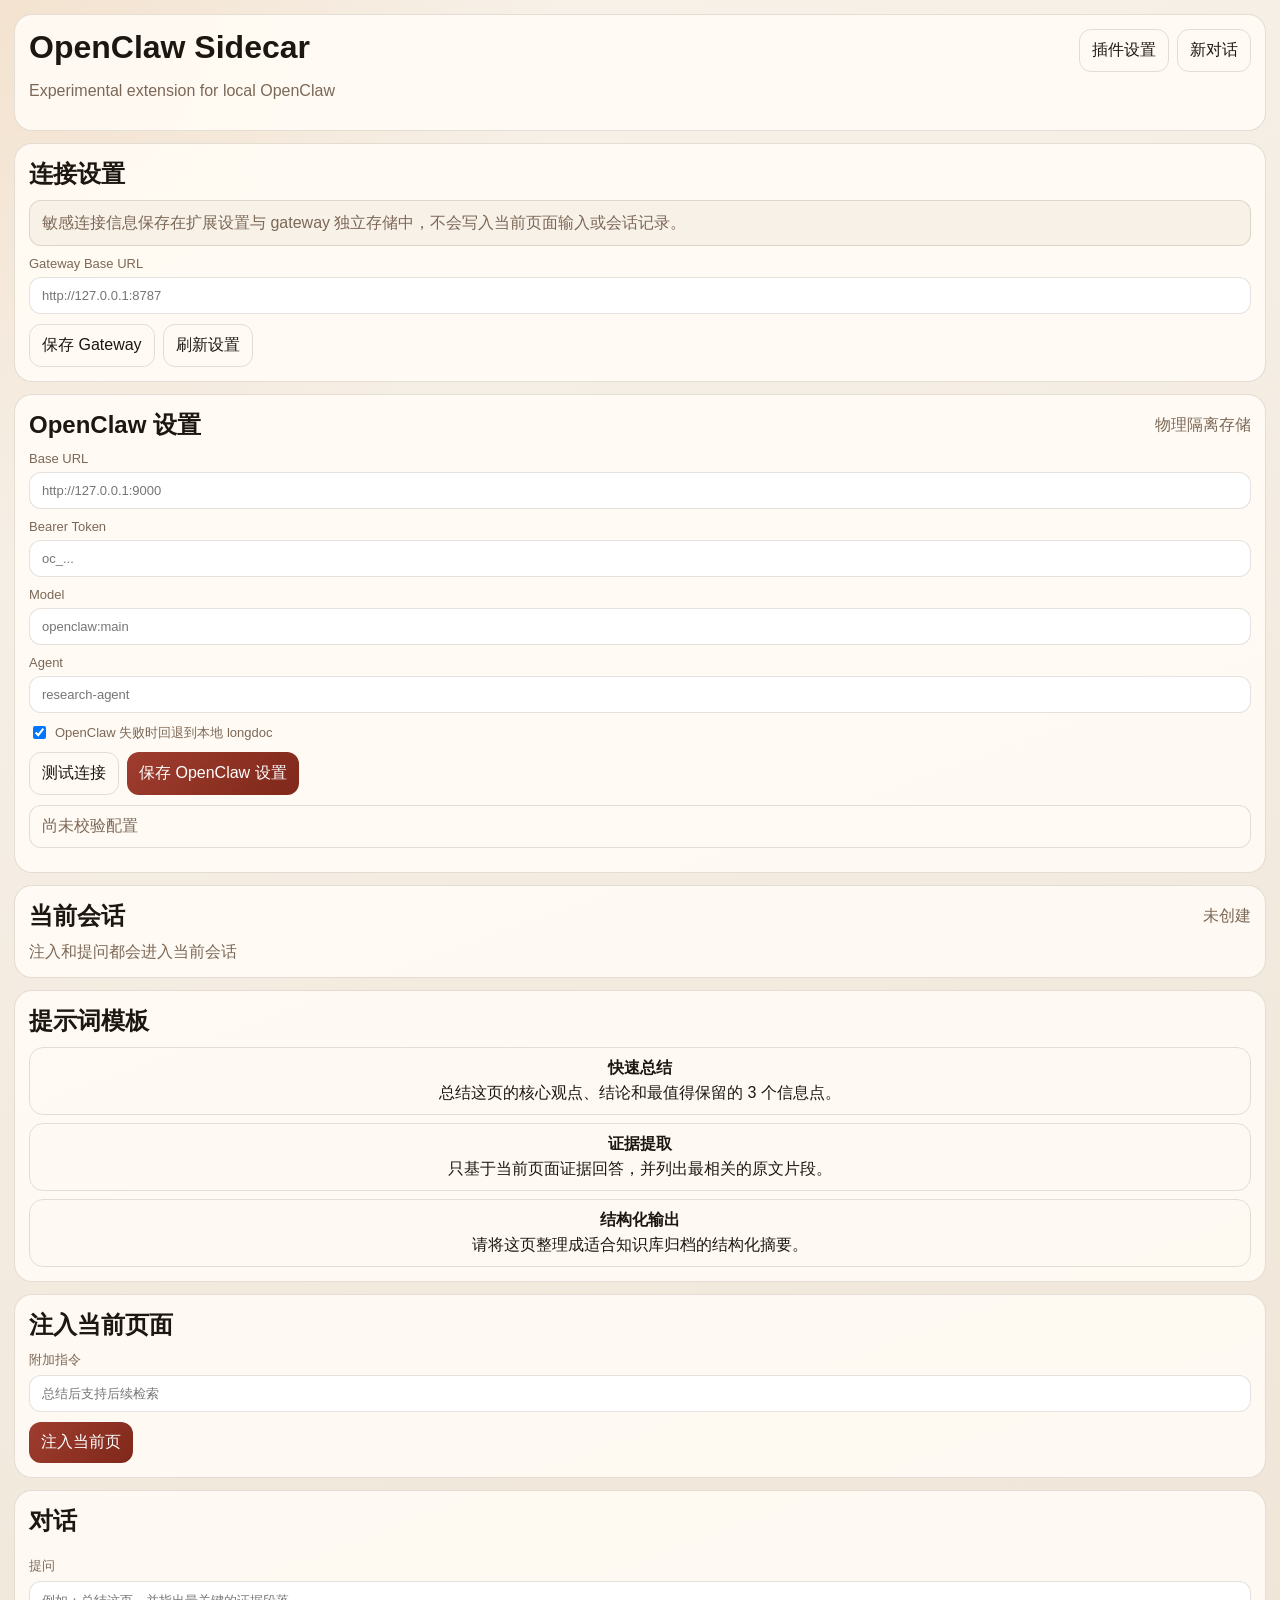
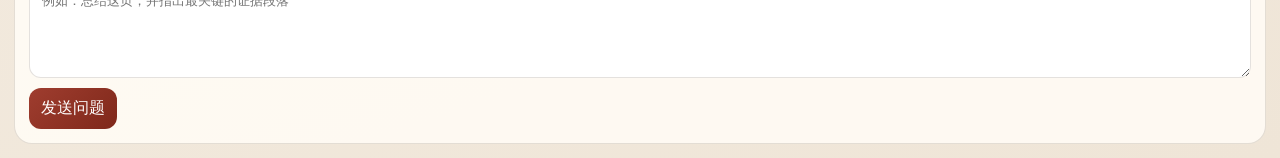
==== extension/sidepanel.html @ 15bc2be9 "Add experimental OpenClaw browser sidecar" ====
<!doctype html>
<html lang="zh-CN">
  <head>
    <meta charset="UTF-8" />
    <meta name="viewport" content="width=device-width, initial-scale=1.0" />
    <title>OpenClaw Sidecar</title>
    <link rel="stylesheet" href="sidepanel.css" />
  </head>
  <body>
    <div class="app">
      <header class="topbar">
        <div>
          <h1>OpenClaw Sidecar</h1>
          <p>Experimental extension for local OpenClaw</p>
        </div>
        <div class="topbar-actions">
          <button id="openSettingsBtn" class="ghost">插件设置</button>
          <button id="newSessionBtn" class="ghost">新对话</button>
        </div>
      </header>

      <section class="card">
        <div class="card-head">
          <h2>连接设置</h2>
          <span id="gatewayHint" class="muted"></span>
        </div>
        <div class="notice">
          敏感连接信息保存在扩展设置与 gateway 独立存储中，不会写入当前页面输入或会话记录。
        </div>
        <label>
          Gateway Base URL
          <input id="gatewayBase" type="url" placeholder="http://127.0.0.1:8787" />
        </label>
        <div class="actions">
          <button id="saveGateway" class="ghost">保存 Gateway</button>
          <button id="reloadSettings" class="ghost">刷新设置</button>
        </div>
      </section>

      <section class="card">
        <div class="card-head">
          <h2>OpenClaw 设置</h2>
          <span class="muted">物理隔离存储</span>
        </div>
        <label>
          Base URL
          <input id="openclawBaseUrl" type="url" placeholder="http://127.0.0.1:9000" />
        </label>
        <label>
          Bearer Token
          <input id="bearerToken" type="password" placeholder="oc_..." />
        </label>
        <label>
          Model
          <input id="modelName" type="text" placeholder="openclaw:main" />
        </label>
        <label>
          Agent
          <input id="agentId" type="text" placeholder="research-agent" />
        </label>
        <label class="toggle">
          <input id="fallbackToLocal" type="checkbox" checked />
          <span>OpenClaw 失败时回退到本地 longdoc</span>
        </label>
        <div class="actions">
          <button id="testConnection" class="ghost">测试连接</button>
          <button id="saveOpenClaw">保存 OpenClaw 设置</button>
        </div>
        <div id="validationStatus" class="validation empty">尚未校验配置</div>
        <ul id="mitigationList" class="mitigations"></ul>
      </section>

      <section class="card">
        <div class="card-head">
          <h2>当前会话</h2>
          <span id="sessionLabel" class="muted">未创建</span>
        </div>
        <div id="sessionMeta" class="muted">注入和提问都会进入当前会话</div>
      </section>

      <section class="card">
        <div class="card-head">
          <h2>提示词模板</h2>
        </div>
        <div id="promptList" class="prompt-list"></div>
      </section>

      <section class="card">
        <div class="card-head">
          <h2>注入当前页面</h2>
        </div>
        <label>
          附加指令
          <input id="instruction" type="text" placeholder="总结后支持后续检索" />
        </label>
        <div class="actions">
          <button id="injectPage">注入当前页</button>
        </div>
      </section>

      <section class="card">
        <div class="card-head">
          <h2>对话</h2>
        </div>
        <div id="messages" class="messages"></div>
        <label>
          提问
          <textarea id="question" rows="5" placeholder="例如：总结这页，并指出最关键的证据段落"></textarea>
        </label>
        <div class="actions">
          <button id="sendQuestion">发送问题</button>
        </div>
      </section>
    </div>

    <script src="sidepanel.js" type="module"></script>
  </body>
</html>
---- extension/sidepanel.css ----
:root {
  --bg: #f4efe7;
  --panel: #fffaf4;
  --line: rgba(90, 70, 54, 0.16);
  --text: #1d1712;
  --muted: #7c6857;
  --accent: #9f3d2f;
  --accent-strong: #7f281a;
}

* {
  box-sizing: border-box;
}

body {
  margin: 0;
  font-family: "SF Pro Text", "Segoe UI", sans-serif;
  background:
    radial-gradient(circle at top left, rgba(227, 171, 114, 0.22), transparent 26%),
    linear-gradient(160deg, #f8f2ea, #efe5d7);
  color: var(--text);
}

button,
input,
textarea {
  font: inherit;
}

.app {
  display: grid;
  gap: 12px;
  padding: 14px;
}

.topbar,
.card {
  background: rgba(255, 251, 245, 0.92);
  border: 1px solid var(--line);
  border-radius: 18px;
  padding: 14px;
}

.topbar {
  display: flex;
  justify-content: space-between;
  align-items: flex-start;
  gap: 12px;
}

.topbar-actions {
  display: flex;
  gap: 8px;
}

.topbar h1,
.card h2 {
  margin: 0;
}

.topbar p,
.muted,
label {
  color: var(--muted);
}

.card {
  display: grid;
  gap: 10px;
}

.notice {
  padding: 10px 12px;
  border-radius: 12px;
  border: 1px solid var(--line);
  background: rgba(246, 239, 229, 0.78);
  color: var(--muted);
  line-height: 1.5;
}

.card-head {
  display: flex;
  justify-content: space-between;
  align-items: center;
  gap: 8px;
}

label {
  display: grid;
  gap: 6px;
  font-size: 13px;
}

input,
textarea {
  width: 100%;
  border: 1px solid var(--line);
  border-radius: 12px;
  padding: 10px 12px;
  background: #fff;
  color: var(--text);
}

.toggle {
  grid-template-columns: auto 1fr;
  align-items: center;
}

.toggle input {
  width: auto;
}

.actions {
  display: flex;
  gap: 8px;
}

button {
  border: none;
  border-radius: 12px;
  padding: 10px 12px;
  cursor: pointer;
  background: linear-gradient(135deg, var(--accent), var(--accent-strong));
  color: white;
}

button.ghost {
  background: transparent;
  color: var(--text);
  border: 1px solid var(--line);
}

.validation {
  padding: 10px 12px;
  border-radius: 12px;
  border: 1px solid var(--line);
  background: rgba(255, 250, 244, 0.84);
}

.validation.ok {
  background: rgba(236, 249, 240, 0.96);
}

.validation.warn {
  background: rgba(255, 246, 229, 0.96);
}

.validation.error {
  background: rgba(255, 237, 233, 0.96);
}

.validation.empty {
  color: var(--muted);
}

.mitigations {
  margin: 0;
  padding-left: 18px;
  color: var(--muted);
}

.prompt-list {
  display: grid;
  gap: 8px;
}

.prompt {
  border: 1px solid var(--line);
  border-radius: 14px;
  padding: 10px 12px;
  background: rgba(255, 252, 247, 0.92);
  cursor: pointer;
}

.prompt strong {
  display: block;
  margin-bottom: 4px;
}

.messages {
  display: grid;
  gap: 10px;
  max-height: 260px;
  overflow: auto;
}

.message {
  border-radius: 14px;
  padding: 10px 12px;
  white-space: pre-wrap;
  line-height: 1.5;
}

.message.user {
  background: #201917;
  color: #fff8f2;
}

.message.assistant {
  background: #fff6ed;
  border: 1px solid rgba(159, 61, 47, 0.16);
}
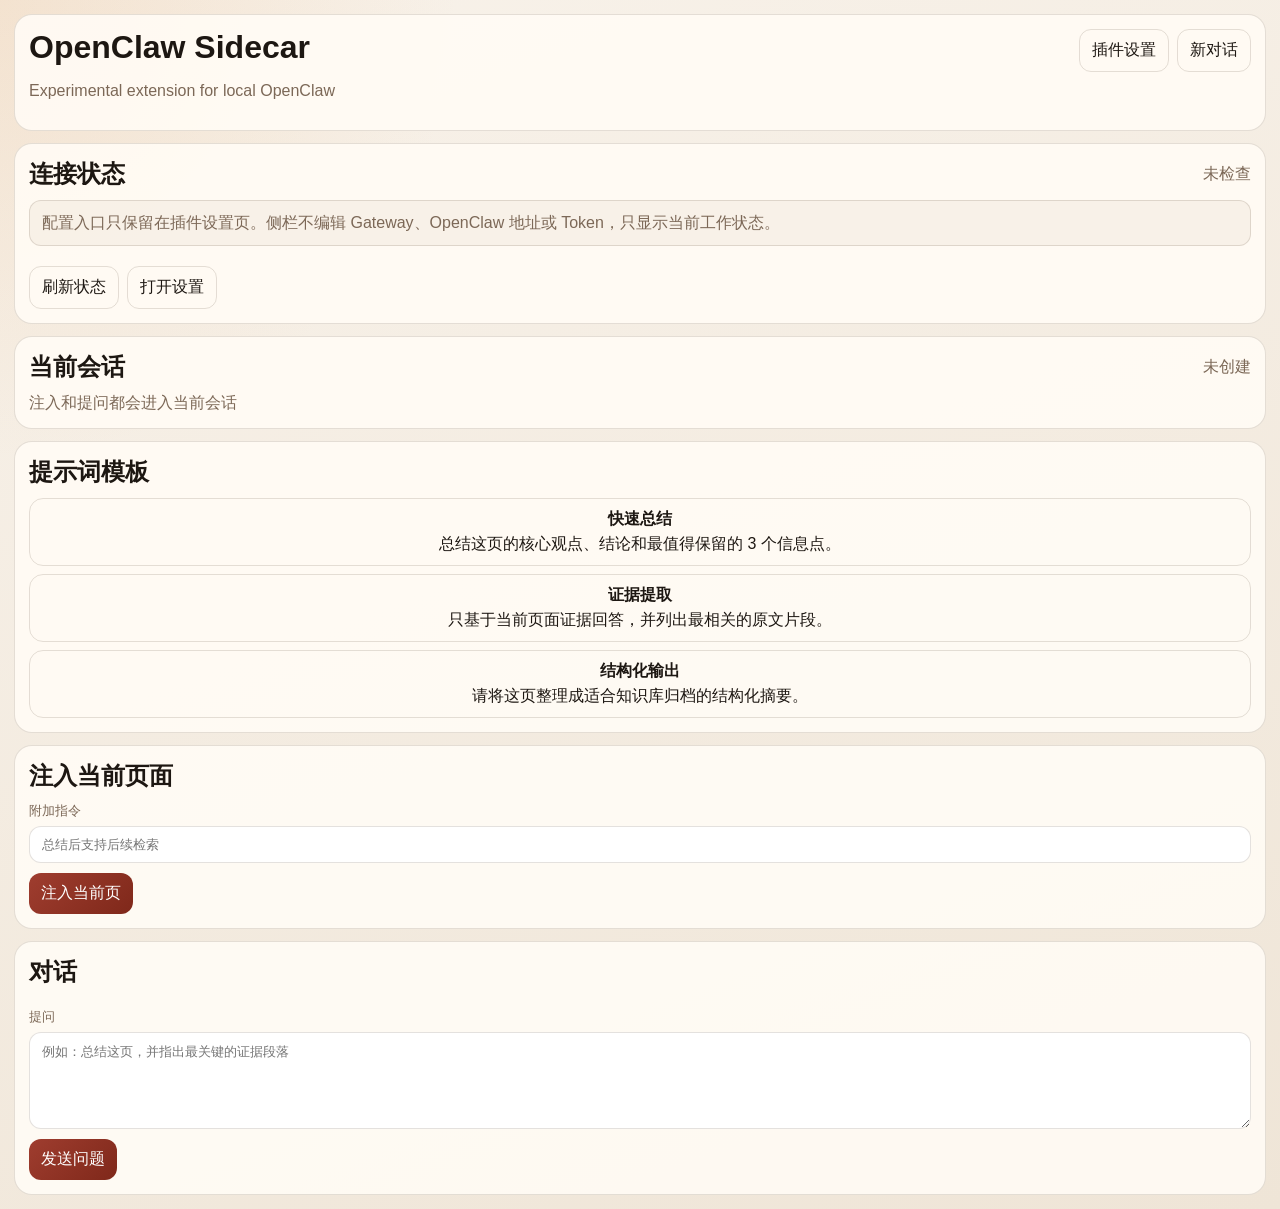
==== commit e6a7f44b: "Align plugin with OpenClaw gateway chat flow" ====
--- a/extension/sidepanel.html
+++ b/extension/sidepanel.html
@@ -21,53 +21,17 @@
 
       <section class="card">
         <div class="card-head">
-          <h2>连接设置</h2>
-          <span id="gatewayHint" class="muted"></span>
+          <h2>连接状态</h2>
+          <span id="connectionStatus" class="muted">未检查</span>
         </div>
         <div class="notice">
-          敏感连接信息保存在扩展设置与 gateway 独立存储中，不会写入当前页面输入或会话记录。
+          配置入口只保留在插件设置页。侧栏不编辑 Gateway、OpenClaw 地址或 Token，只显示当前工作状态。
         </div>
-        <label>
-          Gateway Base URL
-          <input id="gatewayBase" type="url" placeholder="http://127.0.0.1:8787" />
-        </label>
+        <div id="connectionSummary" class="status-grid"></div>
         <div class="actions">
-          <button id="saveGateway" class="ghost">保存 Gateway</button>
-          <button id="reloadSettings" class="ghost">刷新设置</button>
+          <button id="refreshStatusBtn" class="ghost">刷新状态</button>
+          <button id="openSettingsSecondaryBtn" class="ghost">打开设置</button>
         </div>
-      </section>
-
-      <section class="card">
-        <div class="card-head">
-          <h2>OpenClaw 设置</h2>
-          <span class="muted">物理隔离存储</span>
-        </div>
-        <label>
-          Base URL
-          <input id="openclawBaseUrl" type="url" placeholder="http://127.0.0.1:9000" />
-        </label>
-        <label>
-          Bearer Token
-          <input id="bearerToken" type="password" placeholder="oc_..." />
-        </label>
-        <label>
-          Model
-          <input id="modelName" type="text" placeholder="openclaw:main" />
-        </label>
-        <label>
-          Agent
-          <input id="agentId" type="text" placeholder="research-agent" />
-        </label>
-        <label class="toggle">
-          <input id="fallbackToLocal" type="checkbox" checked />
-          <span>OpenClaw 失败时回退到本地 longdoc</span>
-        </label>
-        <div class="actions">
-          <button id="testConnection" class="ghost">测试连接</button>
-          <button id="saveOpenClaw">保存 OpenClaw 设置</button>
-        </div>
-        <div id="validationStatus" class="validation empty">尚未校验配置</div>
-        <ul id="mitigationList" class="mitigations"></ul>
       </section>
 
       <section class="card">
--- a/extension/sidepanel.css
+++ b/extension/sidepanel.css
@@ -78,6 +78,31 @@
   line-height: 1.5;
 }
 
+.status-grid {
+  display: grid;
+  gap: 8px;
+}
+
+.status-item {
+  display: grid;
+  gap: 4px;
+  padding: 10px 12px;
+  border-radius: 12px;
+  border: 1px solid var(--line);
+  background: rgba(255, 252, 247, 0.88);
+}
+
+.status-item strong {
+  font-size: 12px;
+  text-transform: uppercase;
+  letter-spacing: 0.08em;
+  color: var(--muted);
+}
+
+.status-item span {
+  line-height: 1.4;
+}
+
 .card-head {
   display: flex;
   justify-content: space-between;
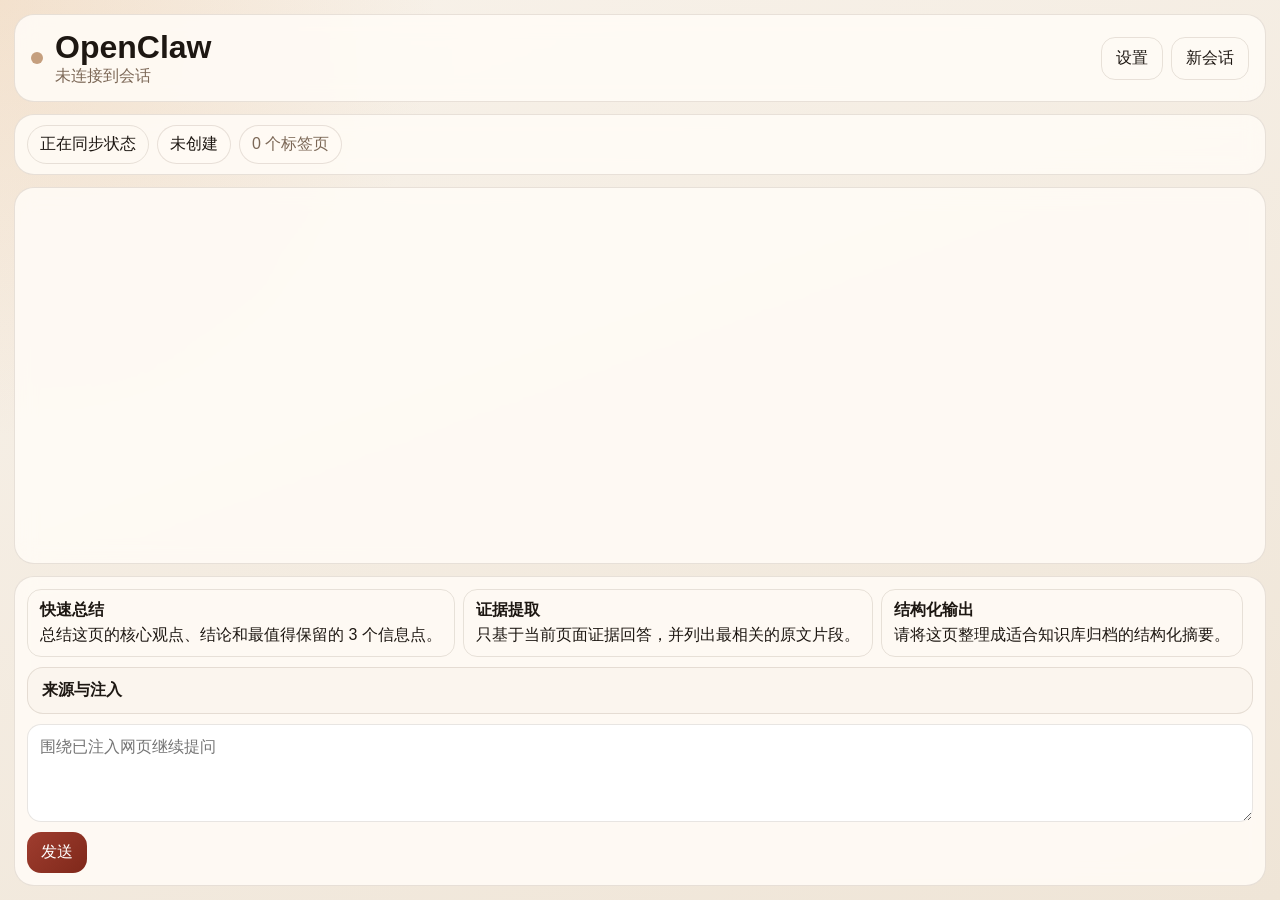
==== commit 55103e40: "Improve sidecar chat workflow and multi-tab injection" ====
--- a/extension/sidepanel.html
+++ b/extension/sidepanel.html
@@ -9,70 +9,69 @@
   <body>
     <div class="app">
       <header class="topbar">
-        <div>
-          <h1>OpenClaw Sidecar</h1>
-          <p>Experimental extension for local OpenClaw</p>
+        <div class="brand">
+          <span id="statusPulse" class="status-pulse idle" aria-hidden="true"></span>
+          <div>
+            <h1>OpenClaw</h1>
+            <p id="sessionMeta">未连接到会话</p>
+          </div>
         </div>
         <div class="topbar-actions">
-          <button id="openSettingsBtn" class="ghost">插件设置</button>
-          <button id="newSessionBtn" class="ghost">新对话</button>
+          <button id="openSettingsBtn" class="ghost">设置</button>
+          <button id="newSessionBtn" class="ghost">新会话</button>
         </div>
       </header>
 
-      <section class="card">
-        <div class="card-head">
-          <h2>连接状态</h2>
-          <span id="connectionStatus" class="muted">未检查</span>
-        </div>
-        <div class="notice">
-          配置入口只保留在插件设置页。侧栏不编辑 Gateway、OpenClaw 地址或 Token，只显示当前工作状态。
-        </div>
-        <div id="connectionSummary" class="status-grid"></div>
-        <div class="actions">
-          <button id="refreshStatusBtn" class="ghost">刷新状态</button>
-          <button id="openSettingsSecondaryBtn" class="ghost">打开设置</button>
-        </div>
+      <section class="status-strip">
+        <button id="refreshStatusBtn" class="status-chip ghost" type="button">
+          <span id="connectionStatus">未检查</span>
+        </button>
+        <div id="sessionLabel" class="status-chip">未创建</div>
+        <div id="tabSummary" class="status-chip muted">0 个标签页</div>
       </section>
 
-      <section class="card">
-        <div class="card-head">
-          <h2>当前会话</h2>
-          <span id="sessionLabel" class="muted">未创建</span>
+      <main class="chat-shell">
+        <div id="messages" class="messages"></div>
+      </main>
+
+      <section class="composer-shell">
+        <div class="prompt-row">
+          <div id="promptList" class="prompt-list"></div>
         </div>
-        <div id="sessionMeta" class="muted">注入和提问都会进入当前会话</div>
-      </section>
-
-      <section class="card">
-        <div class="card-head">
-          <h2>提示词模板</h2>
-        </div>
-        <div id="promptList" class="prompt-list"></div>
-      </section>
-
-      <section class="card">
-        <div class="card-head">
-          <h2>注入当前页面</h2>
-        </div>
-        <label>
-          附加指令
-          <input id="instruction" type="text" placeholder="总结后支持后续检索" />
-        </label>
-        <div class="actions">
-          <button id="injectPage">注入当前页</button>
-        </div>
-      </section>
-
-      <section class="card">
-        <div class="card-head">
-          <h2>对话</h2>
-        </div>
-        <div id="messages" class="messages"></div>
-        <label>
-          提问
-          <textarea id="question" rows="5" placeholder="例如：总结这页，并指出最关键的证据段落"></textarea>
-        </label>
-        <div class="actions">
-          <button id="sendQuestion">发送问题</button>
+        <details class="tools-panel">
+          <summary>来源与注入</summary>
+          <div class="tools-grid">
+            <div class="mode-switch" role="radiogroup" aria-label="注入模式">
+              <button id="modeFullContent" class="mode-chip active" type="button">抓取正文</button>
+              <button id="modeUrlReference" class="mode-chip" type="button">只注入 URL</button>
+            </div>
+            <div class="tools-head">
+              <div>
+                <strong>标签页</strong>
+                <span id="selectedTabsLabel" class="muted">未选择</span>
+              </div>
+              <div class="mini-actions">
+                <button id="refreshTabsBtn" class="ghost" type="button">刷新标签页</button>
+                <button id="selectActiveBtn" class="ghost" type="button">仅当前</button>
+                <button id="selectAllBtn" class="ghost" type="button">全选</button>
+              </div>
+            </div>
+            <div id="tabList" class="tab-list"></div>
+            <label>
+              注入提示词
+              <textarea id="instruction" rows="3" placeholder="总结后支持后续检索，并保留最关键的证据段落。"></textarea>
+            </label>
+            <div class="actions">
+              <button id="injectPage" type="button">注入所选标签页</button>
+            </div>
+          </div>
+        </details>
+        <div class="composer">
+          <label class="sr-only" for="question">提问</label>
+          <textarea id="question" rows="4" placeholder="围绕已注入网页继续提问"></textarea>
+          <div class="actions">
+            <button id="sendQuestion" type="button">发送</button>
+          </div>
         </div>
       </section>
     </div>
--- a/extension/sidepanel.css
+++ b/extension/sidepanel.css
@@ -1,11 +1,12 @@
 :root {
   --bg: #f4efe7;
-  --panel: #fffaf4;
-  --line: rgba(90, 70, 54, 0.16);
+  --panel: rgba(255, 251, 245, 0.9);
+  --line: rgba(90, 70, 54, 0.14);
   --text: #1d1712;
   --muted: #7c6857;
   --accent: #9f3d2f;
   --accent-strong: #7f281a;
+  --surface: rgba(255, 255, 255, 0.7);
 }
 
 * {
@@ -15,10 +16,10 @@
 body {
   margin: 0;
   font-family: "SF Pro Text", "Segoe UI", sans-serif;
+  color: var(--text);
   background:
-    radial-gradient(circle at top left, rgba(227, 171, 114, 0.22), transparent 26%),
+    radial-gradient(circle at top left, rgba(227, 171, 114, 0.24), transparent 28%),
     linear-gradient(160deg, #f8f2ea, #efe5d7);
-  color: var(--text);
 }
 
 button,
@@ -28,165 +29,149 @@
 }
 
 .app {
-  display: grid;
+  min-height: 100vh;
+  display: grid;
+  grid-template-rows: auto auto 1fr auto;
   gap: 12px;
   padding: 14px;
 }
 
 .topbar,
-.card {
-  background: rgba(255, 251, 245, 0.92);
-  border: 1px solid var(--line);
-  border-radius: 18px;
-  padding: 14px;
+.status-strip,
+.chat-shell,
+.composer-shell {
+  border: 1px solid var(--line);
+  border-radius: 20px;
+  background: var(--panel);
+  backdrop-filter: blur(10px);
 }
 
 .topbar {
-  display: flex;
-  justify-content: space-between;
-  align-items: flex-start;
-  gap: 12px;
-}
-
-.topbar-actions {
-  display: flex;
-  gap: 8px;
-}
-
-.topbar h1,
-.card h2 {
-  margin: 0;
-}
-
-.topbar p,
-.muted,
-label {
-  color: var(--muted);
-}
-
-.card {
-  display: grid;
-  gap: 10px;
-}
-
-.notice {
-  padding: 10px 12px;
-  border-radius: 12px;
-  border: 1px solid var(--line);
-  background: rgba(246, 239, 229, 0.78);
-  color: var(--muted);
-  line-height: 1.5;
-}
-
-.status-grid {
-  display: grid;
-  gap: 8px;
-}
-
-.status-item {
-  display: grid;
-  gap: 4px;
-  padding: 10px 12px;
-  border-radius: 12px;
-  border: 1px solid var(--line);
-  background: rgba(255, 252, 247, 0.88);
-}
-
-.status-item strong {
-  font-size: 12px;
-  text-transform: uppercase;
-  letter-spacing: 0.08em;
-  color: var(--muted);
-}
-
-.status-item span {
-  line-height: 1.4;
-}
-
-.card-head {
   display: flex;
   justify-content: space-between;
   align-items: center;
-  gap: 8px;
-}
-
-label {
-  display: grid;
-  gap: 6px;
-  font-size: 13px;
-}
-
-input,
-textarea {
-  width: 100%;
-  border: 1px solid var(--line);
-  border-radius: 12px;
+  padding: 14px 16px;
+}
+
+.brand {
+  display: flex;
+  align-items: center;
+  gap: 12px;
+}
+
+.brand h1,
+.brand p {
+  margin: 0;
+}
+
+.brand p,
+.muted {
+  color: var(--muted);
+}
+
+.topbar-actions,
+.mini-actions,
+.actions {
+  display: flex;
+  gap: 8px;
+  flex-wrap: wrap;
+}
+
+.status-strip {
+  display: flex;
+  gap: 8px;
+  align-items: center;
   padding: 10px 12px;
-  background: #fff;
-  color: var(--text);
-}
-
-.toggle {
-  grid-template-columns: auto 1fr;
-  align-items: center;
-}
-
-.toggle input {
-  width: auto;
-}
-
-.actions {
-  display: flex;
-  gap: 8px;
-}
-
-button {
-  border: none;
-  border-radius: 12px;
-  padding: 10px 12px;
-  cursor: pointer;
-  background: linear-gradient(135deg, var(--accent), var(--accent-strong));
-  color: white;
-}
-
-button.ghost {
-  background: transparent;
-  color: var(--text);
-  border: 1px solid var(--line);
-}
-
-.validation {
-  padding: 10px 12px;
-  border-radius: 12px;
-  border: 1px solid var(--line);
-  background: rgba(255, 250, 244, 0.84);
-}
-
-.validation.ok {
-  background: rgba(236, 249, 240, 0.96);
-}
-
-.validation.warn {
-  background: rgba(255, 246, 229, 0.96);
-}
-
-.validation.error {
-  background: rgba(255, 237, 233, 0.96);
-}
-
-.validation.empty {
+  overflow: auto;
+}
+
+.status-chip {
+  border: 1px solid var(--line);
+  border-radius: 999px;
+  padding: 8px 12px;
+  white-space: nowrap;
+  background: rgba(255, 250, 244, 0.88);
+}
+
+.status-chip.muted {
   color: var(--muted);
 }
 
-.mitigations {
-  margin: 0;
-  padding-left: 18px;
-  color: var(--muted);
+.status-pulse {
+  width: 12px;
+  height: 12px;
+  border-radius: 999px;
+  background: #c59f7e;
+  box-shadow: 0 0 0 0 rgba(197, 159, 126, 0.6);
+  animation: breathe 2.2s ease-in-out infinite;
+}
+
+.status-pulse.ok {
+  background: #2d8a54;
+  box-shadow: 0 0 0 0 rgba(45, 138, 84, 0.45);
+}
+
+.status-pulse.warn {
+  background: #d08a1f;
+  box-shadow: 0 0 0 0 rgba(208, 138, 31, 0.45);
+}
+
+.status-pulse.error {
+  background: #c64635;
+  box-shadow: 0 0 0 0 rgba(198, 70, 53, 0.45);
+}
+
+.chat-shell {
+  min-height: 0;
+  padding: 14px;
+  overflow: hidden;
+}
+
+.messages {
+  height: 100%;
+  min-height: 320px;
+  max-height: calc(100vh - 320px);
+  overflow: auto;
+  display: grid;
+  align-content: start;
+  gap: 12px;
+  padding-right: 4px;
+}
+
+.message {
+  border-radius: 18px;
+  padding: 12px 14px;
+  line-height: 1.55;
+  white-space: pre-wrap;
+  opacity: 0;
+  transform: translateY(10px);
+  animation: rise-in 240ms ease forwards;
+}
+
+.message.user {
+  background: #241c19;
+  color: #fff8f2;
+}
+
+.message.assistant {
+  background: #fff6ed;
+  border: 1px solid rgba(159, 61, 47, 0.12);
+}
+
+.composer-shell {
+  display: grid;
+  gap: 10px;
+  padding: 12px;
+}
+
+.prompt-row {
+  overflow: auto;
 }
 
 .prompt-list {
-  display: grid;
-  gap: 8px;
+  display: flex;
+  gap: 8px;
+  min-width: max-content;
 }
 
 .prompt {
@@ -195,6 +180,15 @@
   padding: 10px 12px;
   background: rgba(255, 252, 247, 0.92);
   cursor: pointer;
+  min-width: 160px;
+  text-align: left;
+  transition: transform 160ms ease, border-color 160ms ease, background 160ms ease;
+}
+
+.prompt:hover,
+.mode-chip:hover,
+button:hover {
+  transform: translateY(-1px);
 }
 
 .prompt strong {
@@ -202,26 +196,176 @@
   margin-bottom: 4px;
 }
 
-.messages {
-  display: grid;
+.tools-panel {
+  border: 1px solid var(--line);
+  border-radius: 16px;
+  background: rgba(250, 244, 236, 0.78);
+  overflow: hidden;
+}
+
+.tools-panel summary {
+  cursor: pointer;
+  padding: 12px 14px;
+  list-style: none;
+  font-weight: 600;
+}
+
+.tools-panel summary::-webkit-details-marker {
+  display: none;
+}
+
+.tools-grid {
+  display: grid;
+  gap: 12px;
+  padding: 0 14px 14px;
+}
+
+.mode-switch {
+  display: flex;
+  gap: 8px;
+  flex-wrap: wrap;
+}
+
+.mode-chip {
+  border: 1px solid var(--line);
+  border-radius: 999px;
+  padding: 8px 12px;
+  background: white;
+  color: var(--text);
+}
+
+.mode-chip.active {
+  background: linear-gradient(135deg, var(--accent), var(--accent-strong));
+  color: white;
+}
+
+.tools-head {
+  display: flex;
+  justify-content: space-between;
   gap: 10px;
-  max-height: 260px;
+  align-items: flex-start;
+}
+
+.tab-list {
+  display: grid;
+  gap: 8px;
+  max-height: 180px;
   overflow: auto;
 }
 
-.message {
+.tab-item {
+  display: grid;
+  grid-template-columns: auto 1fr;
+  gap: 10px;
+  align-items: start;
+  padding: 10px 12px;
   border-radius: 14px;
-  padding: 10px 12px;
-  white-space: pre-wrap;
-  line-height: 1.5;
-}
-
-.message.user {
-  background: #201917;
-  color: #fff8f2;
-}
-
-.message.assistant {
-  background: #fff6ed;
-  border: 1px solid rgba(159, 61, 47, 0.16);
-}
+  border: 1px solid var(--line);
+  background: rgba(255, 252, 247, 0.9);
+  transition: transform 160ms ease, border-color 160ms ease, background 160ms ease;
+}
+
+.tab-item.active {
+  border-color: rgba(159, 61, 47, 0.35);
+  background: rgba(255, 246, 236, 0.94);
+}
+
+.tab-item input {
+  margin-top: 4px;
+}
+
+.tab-item strong,
+.tab-item span {
+  display: block;
+}
+
+.tab-item span {
+  color: var(--muted);
+  word-break: break-all;
+  margin-top: 4px;
+}
+
+label {
+  display: grid;
+  gap: 6px;
+  color: var(--muted);
+  font-size: 13px;
+}
+
+textarea {
+  width: 100%;
+  border: 1px solid var(--line);
+  border-radius: 14px;
+  padding: 12px;
+  background: white;
+  color: var(--text);
+  resize: vertical;
+  min-height: 84px;
+  transition: border-color 160ms ease, box-shadow 160ms ease, transform 160ms ease;
+}
+
+textarea:focus,
+button:focus {
+  outline: none;
+  border-color: rgba(159, 61, 47, 0.35);
+  box-shadow: 0 0 0 3px rgba(159, 61, 47, 0.08);
+}
+
+.composer {
+  display: grid;
+  gap: 10px;
+}
+
+button {
+  border: none;
+  border-radius: 14px;
+  padding: 10px 14px;
+  cursor: pointer;
+  background: linear-gradient(135deg, var(--accent), var(--accent-strong));
+  color: white;
+  transition: transform 160ms ease, box-shadow 160ms ease, opacity 160ms ease;
+}
+
+button.ghost {
+  background: transparent;
+  color: var(--text);
+  border: 1px solid var(--line);
+}
+
+.sr-only {
+  position: absolute;
+  width: 1px;
+  height: 1px;
+  padding: 0;
+  margin: -1px;
+  overflow: hidden;
+  clip: rect(0, 0, 0, 0);
+  white-space: nowrap;
+  border: 0;
+}
+
+@keyframes breathe {
+  0% {
+    transform: scale(0.95);
+    box-shadow: 0 0 0 0 rgba(159, 61, 47, 0.25);
+  }
+  70% {
+    transform: scale(1);
+    box-shadow: 0 0 0 10px rgba(159, 61, 47, 0);
+  }
+  100% {
+    transform: scale(0.95);
+    box-shadow: 0 0 0 0 rgba(159, 61, 47, 0);
+  }
+}
+
+@keyframes rise-in {
+  from {
+    opacity: 0;
+    transform: translateY(10px);
+  }
+  to {
+    opacity: 1;
+    transform: translateY(0);
+  }
+}
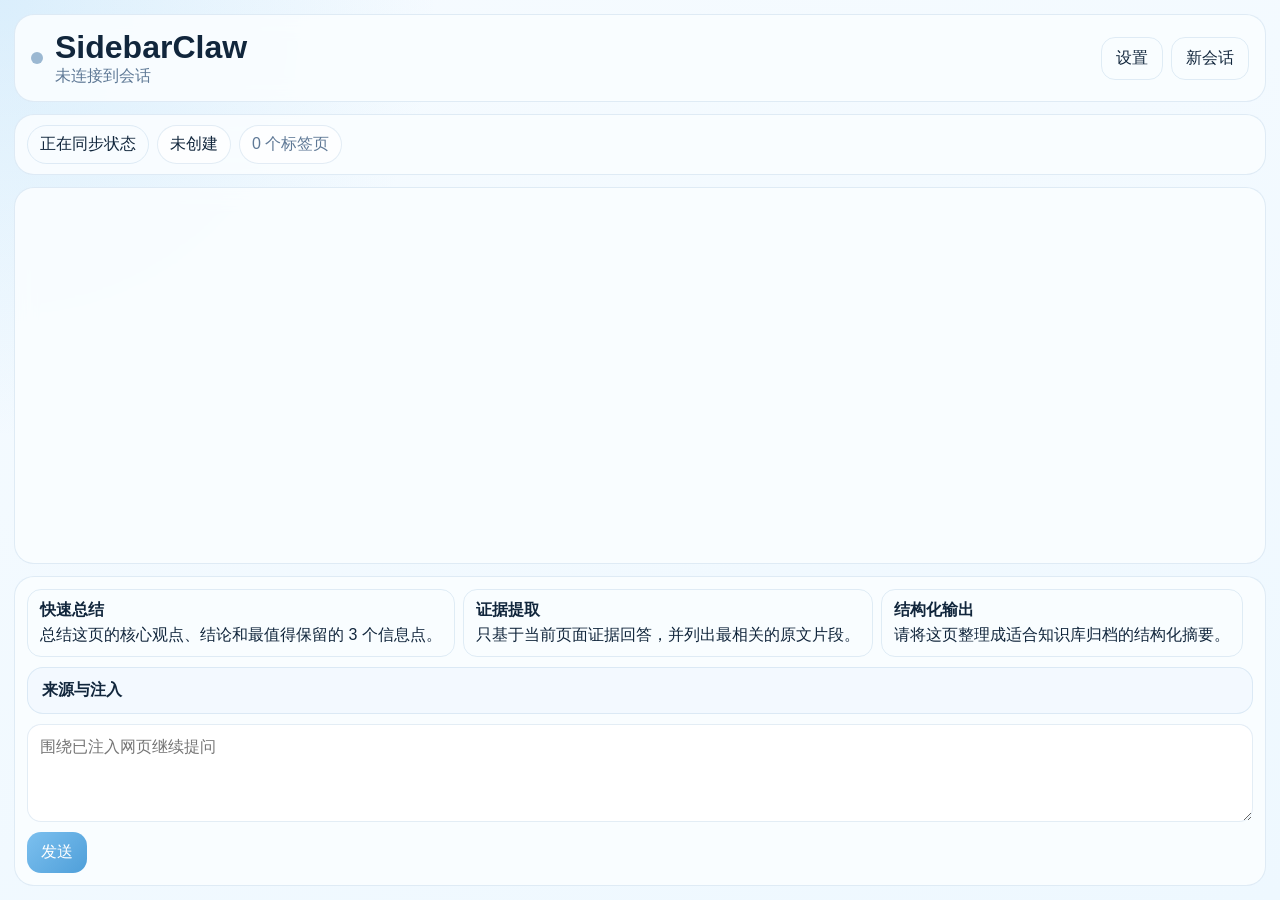
==== commit 7b72476b: "Rename sidecar to SidebarClaw and add themes" ====
--- a/extension/sidepanel.html
+++ b/extension/sidepanel.html
@@ -3,7 +3,7 @@
   <head>
     <meta charset="UTF-8" />
     <meta name="viewport" content="width=device-width, initial-scale=1.0" />
-    <title>OpenClaw Sidecar</title>
+    <title>SidebarClaw</title>
     <link rel="stylesheet" href="sidepanel.css" />
   </head>
   <body>
@@ -12,7 +12,7 @@
         <div class="brand">
           <span id="statusPulse" class="status-pulse idle" aria-hidden="true"></span>
           <div>
-            <h1>OpenClaw</h1>
+            <h1>SidebarClaw</h1>
             <p id="sessionMeta">未连接到会话</p>
           </div>
         </div>
--- a/extension/sidepanel.css
+++ b/extension/sidepanel.css
@@ -1,12 +1,23 @@
 :root {
-  --bg: #f4efe7;
-  --panel: rgba(255, 251, 245, 0.9);
-  --line: rgba(90, 70, 54, 0.14);
-  --text: #1d1712;
-  --muted: #7c6857;
-  --accent: #9f3d2f;
-  --accent-strong: #7f281a;
-  --surface: rgba(255, 255, 255, 0.7);
+  --bg: #eef8ff;
+  --panel: rgba(250, 253, 255, 0.9);
+  --line: rgba(78, 136, 188, 0.15);
+  --text: #11263c;
+  --muted: #5f7996;
+  --accent: #7cc0ef;
+  --accent-strong: #4f9fd9;
+  --surface: rgba(255, 255, 255, 0.74);
+}
+
+body[data-theme="dark"] {
+  --bg: #0b1826;
+  --panel: rgba(14, 29, 45, 0.9);
+  --line: rgba(120, 186, 232, 0.18);
+  --text: #e9f5ff;
+  --muted: #93b6d1;
+  --accent: #8ecdf5;
+  --accent-strong: #5eb0e8;
+  --surface: rgba(17, 34, 52, 0.82);
 }
 
 * {
@@ -18,8 +29,9 @@
   font-family: "SF Pro Text", "Segoe UI", sans-serif;
   color: var(--text);
   background:
-    radial-gradient(circle at top left, rgba(227, 171, 114, 0.24), transparent 28%),
-    linear-gradient(160deg, #f8f2ea, #efe5d7);
+    radial-gradient(circle at top left, rgba(130, 198, 242, 0.24), transparent 28%),
+    linear-gradient(160deg, #f6fbff, var(--bg));
+  transition: background 220ms ease, color 220ms ease;
 }
 
 button,
@@ -44,6 +56,7 @@
   border-radius: 20px;
   background: var(--panel);
   backdrop-filter: blur(10px);
+  transition: background 220ms ease, border-color 220ms ease;
 }
 
 .topbar {
@@ -90,7 +103,7 @@
   border-radius: 999px;
   padding: 8px 12px;
   white-space: nowrap;
-  background: rgba(255, 250, 244, 0.88);
+  background: rgba(255, 255, 255, 0.7);
 }
 
 .status-chip.muted {
@@ -101,24 +114,24 @@
   width: 12px;
   height: 12px;
   border-radius: 999px;
-  background: #c59f7e;
-  box-shadow: 0 0 0 0 rgba(197, 159, 126, 0.6);
+  background: #9bb8d2;
+  box-shadow: 0 0 0 0 rgba(124, 192, 239, 0.55);
   animation: breathe 2.2s ease-in-out infinite;
 }
 
 .status-pulse.ok {
-  background: #2d8a54;
-  box-shadow: 0 0 0 0 rgba(45, 138, 84, 0.45);
+  background: #59b7ea;
+  box-shadow: 0 0 0 0 rgba(89, 183, 234, 0.42);
 }
 
 .status-pulse.warn {
-  background: #d08a1f;
-  box-shadow: 0 0 0 0 rgba(208, 138, 31, 0.45);
+  background: #d1a544;
+  box-shadow: 0 0 0 0 rgba(209, 165, 68, 0.42);
 }
 
 .status-pulse.error {
-  background: #c64635;
-  box-shadow: 0 0 0 0 rgba(198, 70, 53, 0.45);
+  background: #cf6260;
+  box-shadow: 0 0 0 0 rgba(207, 98, 96, 0.42);
 }
 
 .chat-shell {
@@ -149,13 +162,17 @@
 }
 
 .message.user {
-  background: #241c19;
-  color: #fff8f2;
+  background: linear-gradient(135deg, #4f9fd9, #377eb8);
+  color: #f6fbff;
 }
 
 .message.assistant {
-  background: #fff6ed;
-  border: 1px solid rgba(159, 61, 47, 0.12);
+  background: rgba(255, 255, 255, 0.84);
+  border: 1px solid rgba(124, 192, 239, 0.18);
+}
+
+body[data-theme="dark"] .message.assistant {
+  background: rgba(17, 34, 52, 0.94);
 }
 
 .composer-shell {
@@ -178,7 +195,7 @@
   border: 1px solid var(--line);
   border-radius: 14px;
   padding: 10px 12px;
-  background: rgba(255, 252, 247, 0.92);
+  background: rgba(255, 255, 255, 0.84);
   cursor: pointer;
   min-width: 160px;
   text-align: left;
@@ -199,8 +216,13 @@
 .tools-panel {
   border: 1px solid var(--line);
   border-radius: 16px;
-  background: rgba(250, 244, 236, 0.78);
+  background: rgba(242, 249, 255, 0.82);
   overflow: hidden;
+  transition: background 220ms ease, border-color 220ms ease;
+}
+
+body[data-theme="dark"] .tools-panel {
+  background: rgba(18, 36, 56, 0.86);
 }
 
 .tools-panel summary {
@@ -230,7 +252,7 @@
   border: 1px solid var(--line);
   border-radius: 999px;
   padding: 8px 12px;
-  background: white;
+  background: rgba(255, 255, 255, 0.85);
   color: var(--text);
 }
 
@@ -261,13 +283,20 @@
   padding: 10px 12px;
   border-radius: 14px;
   border: 1px solid var(--line);
-  background: rgba(255, 252, 247, 0.9);
+  background: rgba(255, 255, 255, 0.82);
   transition: transform 160ms ease, border-color 160ms ease, background 160ms ease;
 }
 
 .tab-item.active {
-  border-color: rgba(159, 61, 47, 0.35);
-  background: rgba(255, 246, 236, 0.94);
+  border-color: rgba(124, 192, 239, 0.4);
+  background: rgba(235, 247, 255, 0.94);
+}
+
+body[data-theme="dark"] .tab-item,
+body[data-theme="dark"] .prompt,
+body[data-theme="dark"] .mode-chip,
+body[data-theme="dark"] .status-chip {
+  background: rgba(17, 34, 52, 0.84);
 }
 
 .tab-item input {
@@ -297,18 +326,22 @@
   border: 1px solid var(--line);
   border-radius: 14px;
   padding: 12px;
-  background: white;
+  background: rgba(255, 255, 255, 0.88);
   color: var(--text);
   resize: vertical;
   min-height: 84px;
-  transition: border-color 160ms ease, box-shadow 160ms ease, transform 160ms ease;
+  transition: border-color 160ms ease, box-shadow 160ms ease, transform 160ms ease, background 220ms ease;
+}
+
+body[data-theme="dark"] textarea {
+  background: rgba(17, 34, 52, 0.96);
 }
 
 textarea:focus,
 button:focus {
   outline: none;
-  border-color: rgba(159, 61, 47, 0.35);
-  box-shadow: 0 0 0 3px rgba(159, 61, 47, 0.08);
+  border-color: rgba(94, 176, 232, 0.36);
+  box-shadow: 0 0 0 3px rgba(94, 176, 232, 0.1);
 }
 
 .composer {
@@ -347,15 +380,15 @@
 @keyframes breathe {
   0% {
     transform: scale(0.95);
-    box-shadow: 0 0 0 0 rgba(159, 61, 47, 0.25);
+    box-shadow: 0 0 0 0 rgba(124, 192, 239, 0.28);
   }
   70% {
     transform: scale(1);
-    box-shadow: 0 0 0 10px rgba(159, 61, 47, 0);
+    box-shadow: 0 0 0 10px rgba(124, 192, 239, 0);
   }
   100% {
     transform: scale(0.95);
-    box-shadow: 0 0 0 0 rgba(159, 61, 47, 0);
+    box-shadow: 0 0 0 0 rgba(124, 192, 239, 0);
   }
 }
 
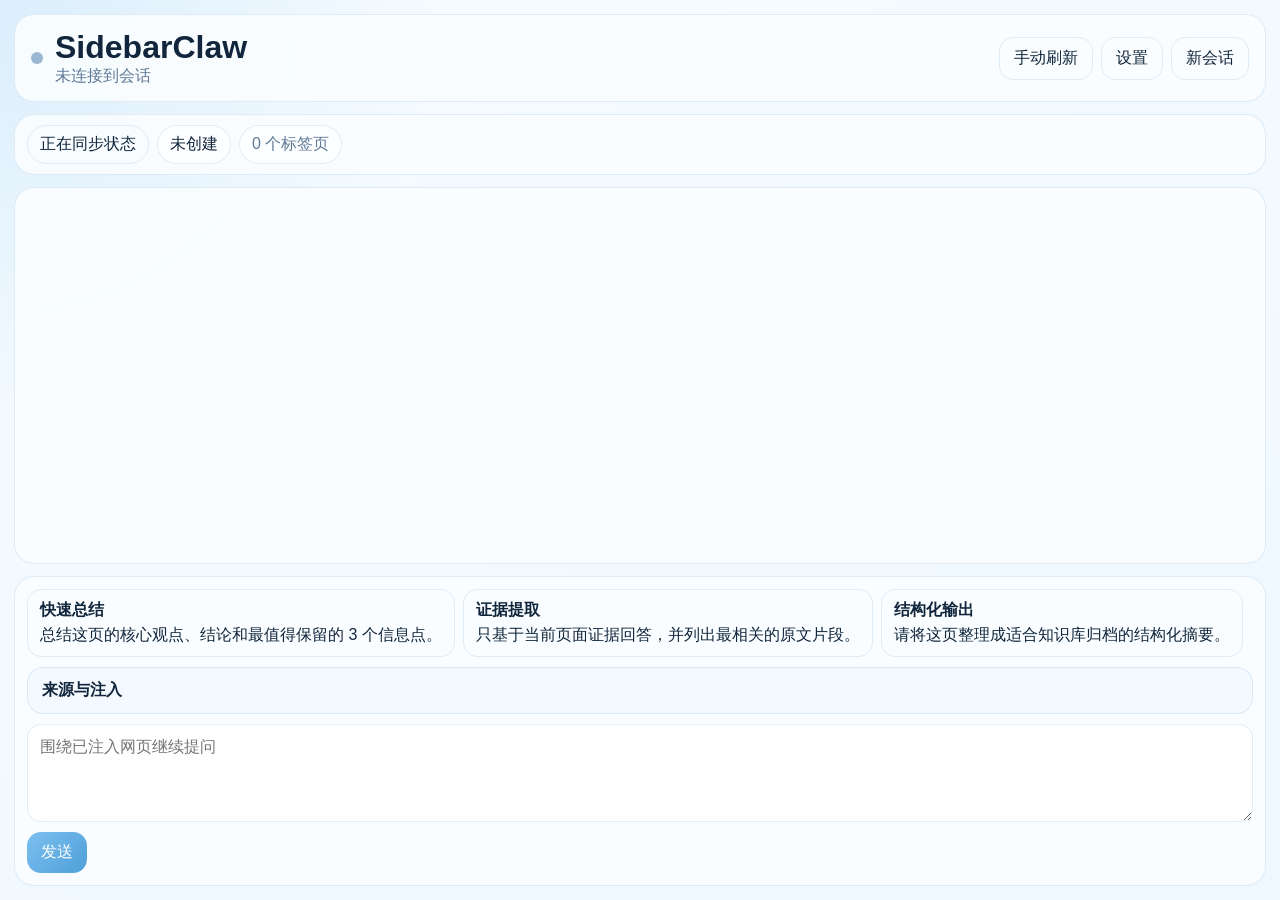
==== commit e1f720d4: "Add session policy and prompt injection guards" ====
--- a/extension/sidepanel.html
+++ b/extension/sidepanel.html
@@ -17,6 +17,7 @@
           </div>
         </div>
         <div class="topbar-actions">
+          <button id="refreshSessionBtn" class="ghost">手动刷新</button>
           <button id="openSettingsBtn" class="ghost">设置</button>
           <button id="newSessionBtn" class="ghost">新会话</button>
         </div>
--- a/extension/sidepanel.css
+++ b/extension/sidepanel.css
@@ -129,6 +129,11 @@
   box-shadow: 0 0 0 0 rgba(209, 165, 68, 0.42);
 }
 
+.status-pulse.busy {
+  background: #79c2f0;
+  box-shadow: 0 0 0 0 rgba(121, 194, 240, 0.5);
+}
+
 .status-pulse.error {
   background: #cf6260;
   box-shadow: 0 0 0 0 rgba(207, 98, 96, 0.42);
@@ -149,6 +154,60 @@
   align-content: start;
   gap: 12px;
   padding-right: 4px;
+}
+
+.messages,
+.status-strip,
+.prompt-row,
+.tab-list,
+textarea {
+  scrollbar-width: thin;
+  scrollbar-color: rgba(79, 159, 217, 0.38) transparent;
+}
+
+body[data-theme="dark"] .messages,
+body[data-theme="dark"] .status-strip,
+body[data-theme="dark"] .prompt-row,
+body[data-theme="dark"] .tab-list,
+body[data-theme="dark"] textarea {
+  scrollbar-color: rgba(142, 205, 245, 0.34) transparent;
+}
+
+.messages::-webkit-scrollbar,
+.status-strip::-webkit-scrollbar,
+.prompt-row::-webkit-scrollbar,
+.tab-list::-webkit-scrollbar,
+textarea::-webkit-scrollbar {
+  width: 10px;
+  height: 10px;
+}
+
+.messages::-webkit-scrollbar-track,
+.status-strip::-webkit-scrollbar-track,
+.prompt-row::-webkit-scrollbar-track,
+.tab-list::-webkit-scrollbar-track,
+textarea::-webkit-scrollbar-track {
+  background: transparent;
+}
+
+.messages::-webkit-scrollbar-thumb,
+.status-strip::-webkit-scrollbar-thumb,
+.prompt-row::-webkit-scrollbar-thumb,
+.tab-list::-webkit-scrollbar-thumb,
+textarea::-webkit-scrollbar-thumb {
+  border-radius: 999px;
+  border: 2px solid transparent;
+  background: rgba(79, 159, 217, 0.34);
+  background-clip: padding-box;
+}
+
+body[data-theme="dark"] .messages::-webkit-scrollbar-thumb,
+body[data-theme="dark"] .status-strip::-webkit-scrollbar-thumb,
+body[data-theme="dark"] .prompt-row::-webkit-scrollbar-thumb,
+body[data-theme="dark"] .tab-list::-webkit-scrollbar-thumb,
+body[data-theme="dark"] textarea::-webkit-scrollbar-thumb {
+  background: rgba(142, 205, 245, 0.3);
+  background-clip: padding-box;
 }
 
 .message {
@@ -169,6 +228,11 @@
 .message.assistant {
   background: rgba(255, 255, 255, 0.84);
   border: 1px solid rgba(124, 192, 239, 0.18);
+}
+
+.message.pending {
+  border-style: dashed;
+  opacity: 0.84;
 }
 
 body[data-theme="dark"] .message.assistant {
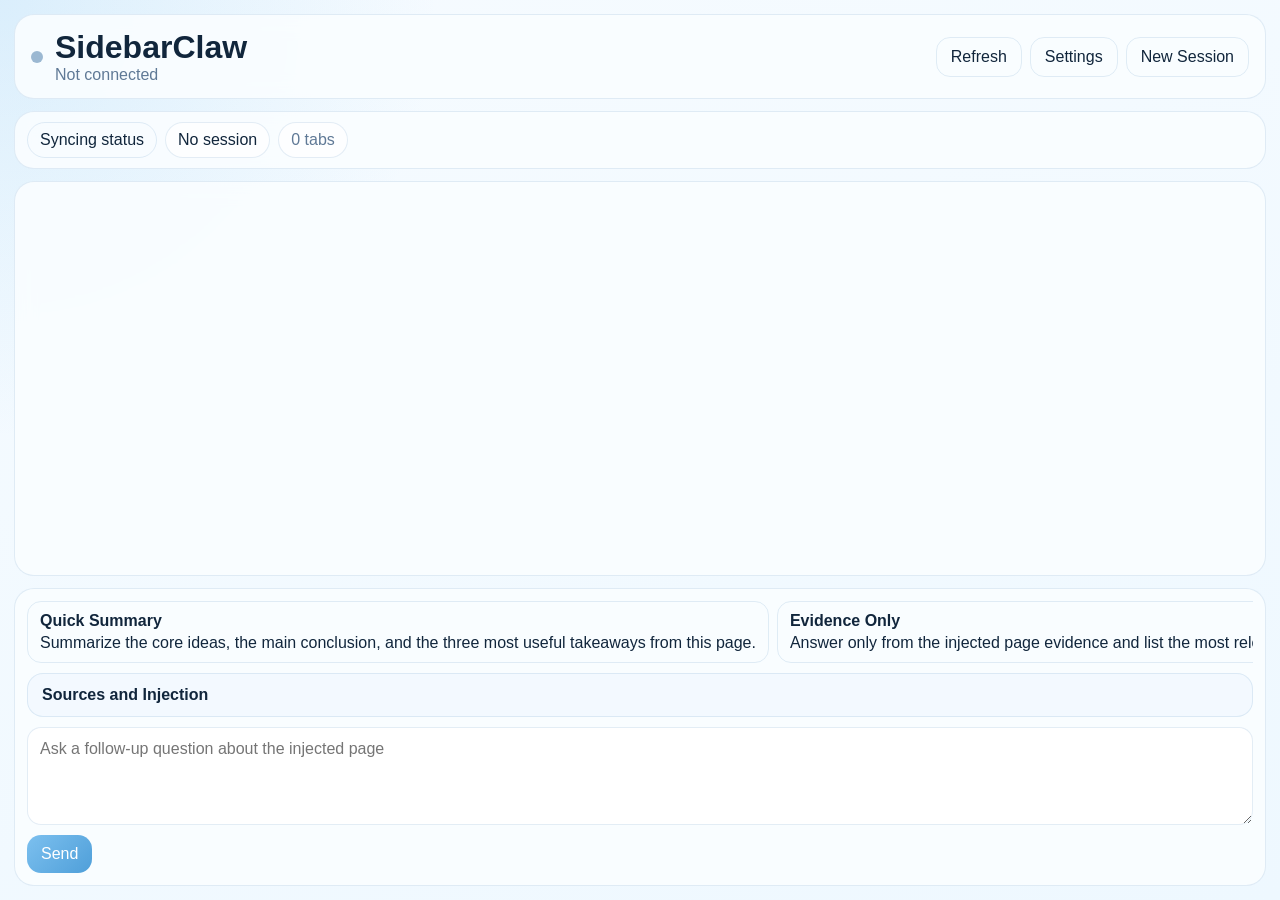
==== commit cecf6fc4: "Prepare SidebarClaw for public release" ====
--- a/extension/sidepanel.html
+++ b/extension/sidepanel.html
@@ -1,5 +1,5 @@
 <!doctype html>
-<html lang="zh-CN">
+<html lang="en">
   <head>
     <meta charset="UTF-8" />
     <meta name="viewport" content="width=device-width, initial-scale=1.0" />
@@ -13,22 +13,22 @@
           <span id="statusPulse" class="status-pulse idle" aria-hidden="true"></span>
           <div>
             <h1>SidebarClaw</h1>
-            <p id="sessionMeta">未连接到会话</p>
+            <p id="sessionMeta">Not connected</p>
           </div>
         </div>
         <div class="topbar-actions">
-          <button id="refreshSessionBtn" class="ghost">手动刷新</button>
-          <button id="openSettingsBtn" class="ghost">设置</button>
-          <button id="newSessionBtn" class="ghost">新会话</button>
+          <button id="refreshSessionBtn" class="ghost">Refresh</button>
+          <button id="openSettingsBtn" class="ghost">Settings</button>
+          <button id="newSessionBtn" class="ghost">New Session</button>
         </div>
       </header>
 
       <section class="status-strip">
         <button id="refreshStatusBtn" class="status-chip ghost" type="button">
-          <span id="connectionStatus">未检查</span>
+          <span id="connectionStatus">Not checked</span>
         </button>
-        <div id="sessionLabel" class="status-chip">未创建</div>
-        <div id="tabSummary" class="status-chip muted">0 个标签页</div>
+        <div id="sessionLabel" class="status-chip">No session</div>
+        <div id="tabSummary" class="status-chip muted">0 tabs</div>
       </section>
 
       <main class="chat-shell">
@@ -40,38 +40,39 @@
           <div id="promptList" class="prompt-list"></div>
         </div>
         <details class="tools-panel">
-          <summary>来源与注入</summary>
+          <summary>Sources and Injection</summary>
           <div class="tools-grid">
-            <div class="mode-switch" role="radiogroup" aria-label="注入模式">
-              <button id="modeFullContent" class="mode-chip active" type="button">抓取正文</button>
-              <button id="modeUrlReference" class="mode-chip" type="button">只注入 URL</button>
+            <div class="mode-switch" role="radiogroup" aria-label="Injection mode">
+              <button id="modeFullContent" class="mode-chip active" type="button">Capture Text</button>
+              <button id="modeUrlReference" class="mode-chip" type="button">URLs Only</button>
             </div>
             <div class="tools-head">
               <div>
-                <strong>标签页</strong>
-                <span id="selectedTabsLabel" class="muted">未选择</span>
+                <strong>Tabs</strong>
+                <span id="selectedTabsLabel" class="muted">None selected</span>
               </div>
               <div class="mini-actions">
-                <button id="refreshTabsBtn" class="ghost" type="button">刷新标签页</button>
-                <button id="selectActiveBtn" class="ghost" type="button">仅当前</button>
-                <button id="selectAllBtn" class="ghost" type="button">全选</button>
+                <button id="refreshTabsBtn" class="ghost" type="button">Refresh Tabs</button>
+                <button id="selectActiveBtn" class="ghost" type="button">Current Tab</button>
+                <button id="selectAllBtn" class="ghost" type="button">Select All</button>
+                <button id="clearSelectionBtn" class="ghost" type="button">Clear All</button>
               </div>
             </div>
             <div id="tabList" class="tab-list"></div>
             <label>
-              注入提示词
-              <textarea id="instruction" rows="3" placeholder="总结后支持后续检索，并保留最关键的证据段落。"></textarea>
+              Injection Prompt
+              <textarea id="instruction" rows="3" placeholder="Store the page for follow-up retrieval and preserve the strongest evidence."></textarea>
             </label>
             <div class="actions">
-              <button id="injectPage" type="button">注入所选标签页</button>
+              <button id="injectPage" type="button">Inject Selected Tabs</button>
             </div>
           </div>
         </details>
         <div class="composer">
-          <label class="sr-only" for="question">提问</label>
-          <textarea id="question" rows="4" placeholder="围绕已注入网页继续提问"></textarea>
+          <label class="sr-only" for="question">Question</label>
+          <textarea id="question" rows="4" placeholder="Ask a follow-up question about the injected page"></textarea>
           <div class="actions">
-            <button id="sendQuestion" type="button">发送</button>
+            <button id="sendQuestion" type="button">Send</button>
           </div>
         </div>
       </section>
